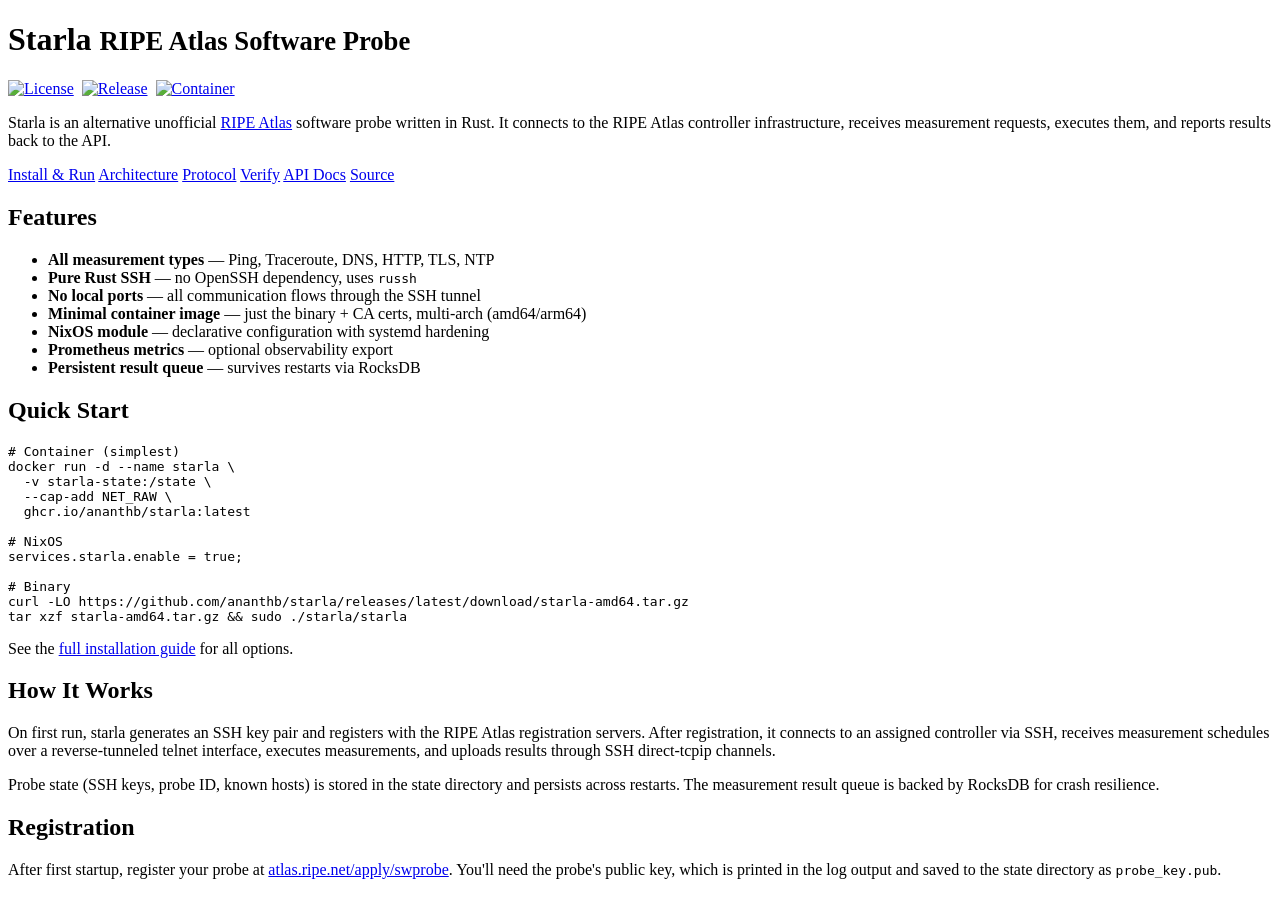
==== doc/index.html @ 1e2585c5 "switch docs to Pico CSS with highlight.js syntax highlighting" ====
<!DOCTYPE html>
<html lang="en">
<head>
<meta charset="utf-8">
<meta name="viewport" content="width=device-width, initial-scale=1">
<title>Starla - RIPE Atlas Software Probe</title>
<link rel="stylesheet" href="https://cdnjs.cloudflare.com/ajax/libs/picocss/2.1.2/pico.min.css">
<link rel="stylesheet" href="style.css">
<link rel="stylesheet" href="https://cdnjs.cloudflare.com/ajax/libs/highlight.js/11.11.1/styles/github.min.css" media="(prefers-color-scheme: light)">
<link rel="stylesheet" href="https://cdnjs.cloudflare.com/ajax/libs/highlight.js/11.11.1/styles/github-dark.min.css" media="(prefers-color-scheme: dark)">
<script src="https://cdnjs.cloudflare.com/ajax/libs/highlight.js/11.11.1/highlight.min.js"></script>
<script>hljs.highlightAll();</script>
</head>
<body>
<main class="container">
<h1>Starla <small>RIPE Atlas Software Probe</small></h1>

<div class="badges">
  <a href="https://github.com/ananthb/starla"><img src="https://img.shields.io/github/license/ananthb/starla" alt="License"></a>
  <a href="https://github.com/ananthb/starla/releases"><img src="https://img.shields.io/github/v/release/ananthb/starla" alt="Release"></a>
  <a href="https://ghcr.io/ananthb/starla"><img src="https://img.shields.io/badge/container-ghcr.io-blue" alt="Container"></a>
</main>

<p>Starla is an alternative unofficial <a href="https://atlas.ripe.net/">RIPE Atlas</a>
software probe written in Rust. It connects to the RIPE Atlas controller
infrastructure, receives measurement requests, executes them, and reports
results back to the API.</p>

<nav>
  <a href="install.html">Install &amp; Run</a>
  <a href="architecture.html">Architecture</a>
  <a href="protocol.html">Protocol</a>
  <a href="verify.html">Verify</a>
  <a href="api/starla_common/index.html">API Docs</a>
  <a href="https://github.com/ananthb/starla">Source</a>
</nav>

<h2>Features</h2>
<ul>
  <li><strong>All measurement types</strong> &mdash; Ping, Traceroute, DNS, HTTP, TLS, NTP</li>
  <li><strong>Pure Rust SSH</strong> &mdash; no OpenSSH dependency, uses <code>russh</code></li>
  <li><strong>No local ports</strong> &mdash; all communication flows through the SSH tunnel</li>
  <li><strong>Minimal container image</strong> &mdash; just the binary + CA certs, multi-arch (amd64/arm64)</li>
  <li><strong>NixOS module</strong> &mdash; declarative configuration with systemd hardening</li>
  <li><strong>Prometheus metrics</strong> &mdash; optional observability export</li>
  <li><strong>Persistent result queue</strong> &mdash; survives restarts via RocksDB</li>
</ul>

<h2>Quick Start</h2>
<pre><code># Container (simplest)
docker run -d --name starla \
  -v starla-state:/state \
  --cap-add NET_RAW \
  ghcr.io/ananthb/starla:latest

# NixOS
services.starla.enable = true;

# Binary
curl -LO https://github.com/ananthb/starla/releases/latest/download/starla-amd64.tar.gz
tar xzf starla-amd64.tar.gz && sudo ./starla/starla</code></pre>

<p>See the <a href="install.html">full installation guide</a> for all options.</p>

<h2>How It Works</h2>
<p>On first run, starla generates an SSH key pair and registers with the RIPE Atlas
registration servers. After registration, it connects to an assigned controller via
SSH, receives measurement schedules over a reverse-tunneled telnet interface,
executes measurements, and uploads results through SSH direct-tcpip channels.</p>

<p>Probe state (SSH keys, probe ID, known hosts) is stored in the state directory
and persists across restarts. The measurement result queue is backed by RocksDB
for crash resilience.</p>

<h2>Registration</h2>
<p>After first startup, register your probe at
<a href="https://atlas.ripe.net/apply/swprobe/">atlas.ripe.net/apply/swprobe</a>.
You'll need the probe's public key, which is printed in the log output and saved to
the state directory as <code>probe_key.pub</code>.</p>

</main>
</body>
</html>
---- doc/style.css ----
/* Starla doc overrides for Pico CSS */
.container { max-width: 800px; }
nav a { white-space: nowrap; }
.badges { display: flex; gap: 0.5rem; flex-wrap: wrap; }
.badges img { height: 20px; }
.warn { background: #fff3cd; border-left: 3px solid #ffc107; padding: 0.5rem 0.75rem; margin: 0.75rem 0; border-radius: 0 4px 4px 0; }
@media (prefers-color-scheme: dark) { .warn { background: #3d3200; } }
.diagram { white-space: pre; overflow-x: auto; font-family: monospace; font-size: 0.8rem; line-height: 1.4; }
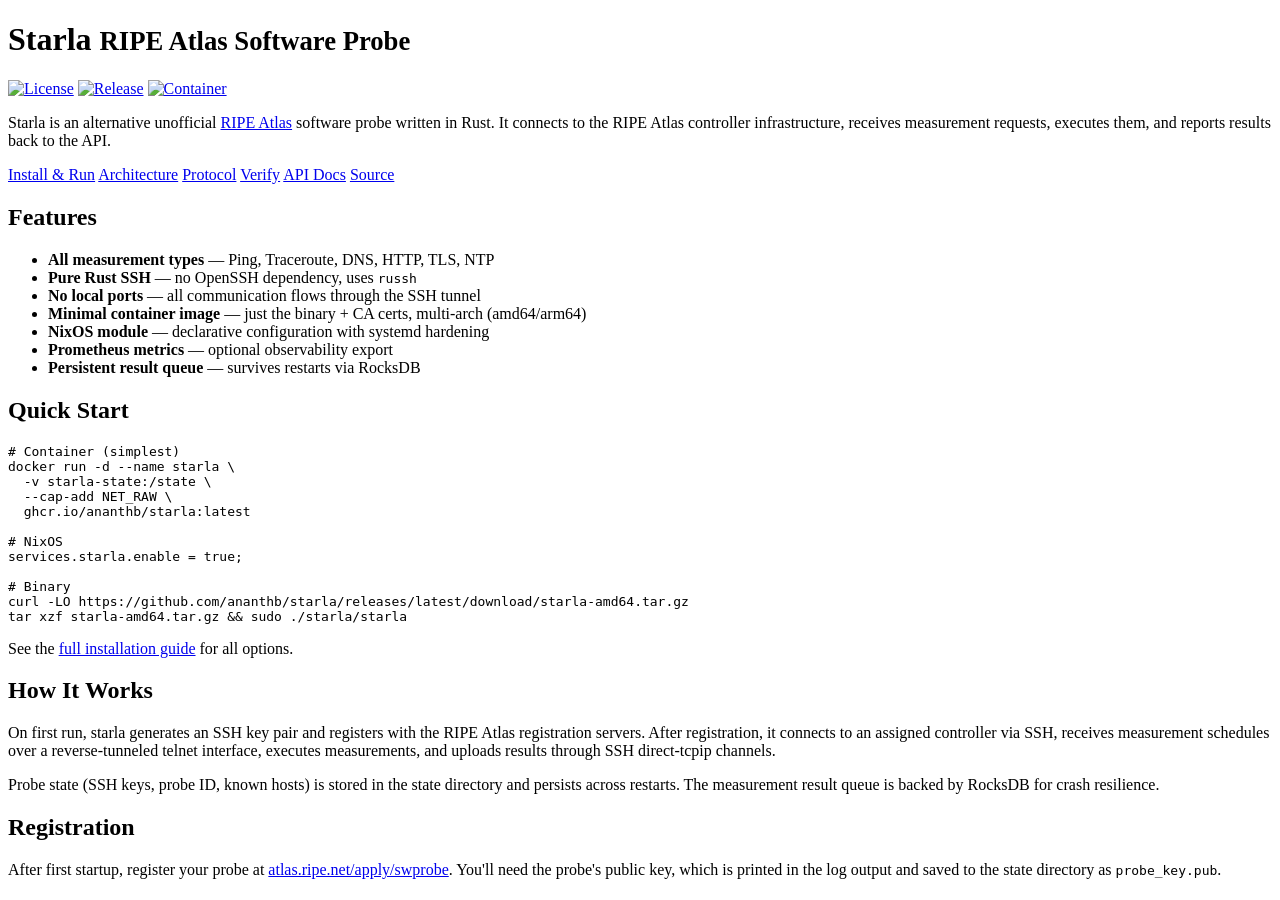
==== commit bbee13a6: "switch docs to Pico CSS with highlight.js, no external stylesheet" ====
--- a/doc/index.html
+++ b/doc/index.html
@@ -5,7 +5,7 @@
 <meta name="viewport" content="width=device-width, initial-scale=1">
 <title>Starla - RIPE Atlas Software Probe</title>
 <link rel="stylesheet" href="https://cdnjs.cloudflare.com/ajax/libs/picocss/2.1.2/pico.min.css">
-<link rel="stylesheet" href="style.css">
+<style>main.container{max-width:800px}</style>
 <link rel="stylesheet" href="https://cdnjs.cloudflare.com/ajax/libs/highlight.js/11.11.1/styles/github.min.css" media="(prefers-color-scheme: light)">
 <link rel="stylesheet" href="https://cdnjs.cloudflare.com/ajax/libs/highlight.js/11.11.1/styles/github-dark.min.css" media="(prefers-color-scheme: dark)">
 <script src="https://cdnjs.cloudflare.com/ajax/libs/highlight.js/11.11.1/highlight.min.js"></script>
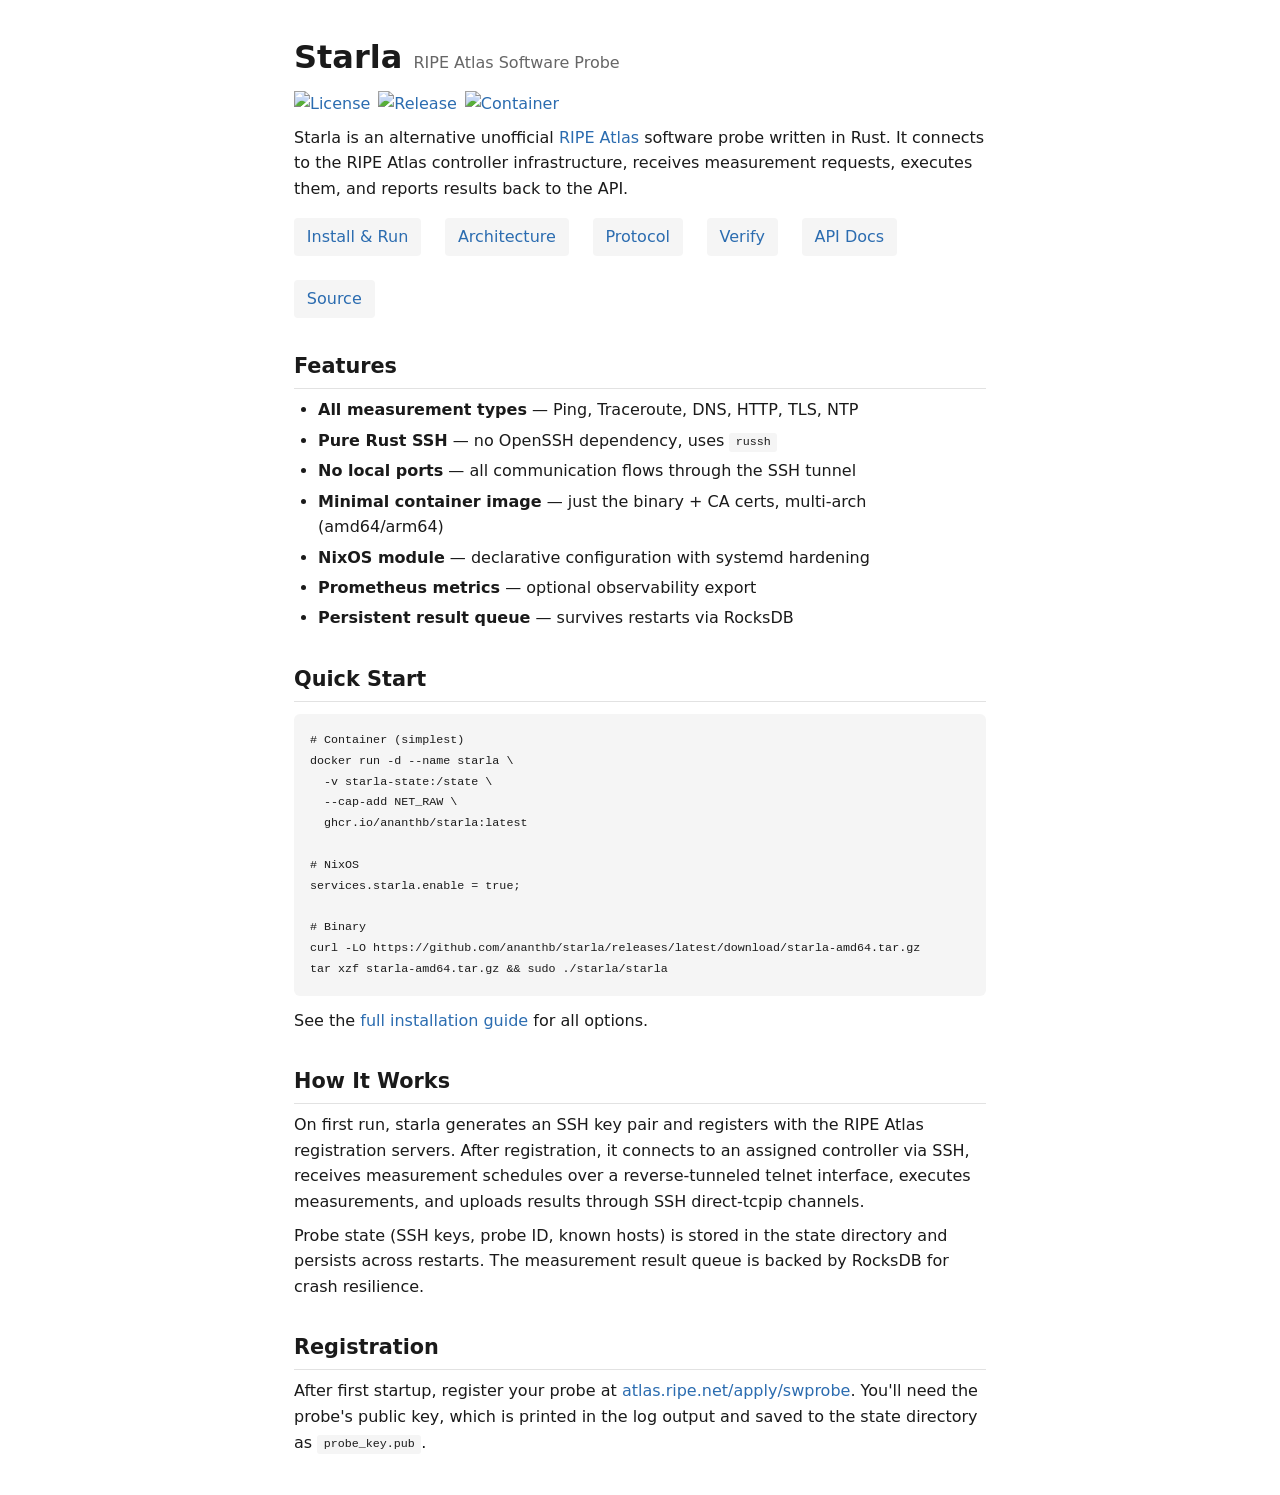
==== commit 00014a5d: "revert to original CSS, add highlight.js for syntax highlighting" ====
--- a/doc/index.html
+++ b/doc/index.html
@@ -4,22 +4,43 @@
 <meta charset="utf-8">
 <meta name="viewport" content="width=device-width, initial-scale=1">
 <title>Starla - RIPE Atlas Software Probe</title>
-<link rel="stylesheet" href="https://cdnjs.cloudflare.com/ajax/libs/picocss/2.1.2/pico.min.css">
-<style>main.container{max-width:800px}</style>
+<style>
+  :root { --bg: #fff; --fg: #1a1a1a; --muted: #666; --accent: #2b6cb0; --code-bg: #f5f5f5; --border: #e2e2e2; --max-w: 740px; }
+  @media (prefers-color-scheme: dark) { :root { --bg: #1a1a1a; --fg: #e0e0e0; --muted: #999; --accent: #63b3ed; --code-bg: #2d2d2d; --border: #404040; } }
+  * { margin: 0; padding: 0; box-sizing: border-box; }
+  body { font-family: system-ui, -apple-system, sans-serif; background: var(--bg); color: var(--fg); line-height: 1.6; }
+  .container { max-width: var(--max-w); margin: 0 auto; padding: 2rem 1.5rem; }
+  h1 { font-size: 2rem; margin-bottom: 0.5rem; }
+  h1 small { font-size: 1rem; color: var(--muted); font-weight: normal; }
+  h2 { font-size: 1.3rem; margin-top: 2rem; margin-bottom: 0.5rem; border-bottom: 1px solid var(--border); padding-bottom: 0.3rem; }
+  p { margin: 0.5rem 0; }
+  a { color: var(--accent); text-decoration: none; }
+  a:hover { text-decoration: underline; }
+  ul { margin: 0.5rem 0 0.5rem 1.5rem; }
+  li { margin: 0.3rem 0; }
+  code { background: var(--code-bg); padding: 0.15rem 0.4rem; border-radius: 3px; font-size: 0.9em; }
+  pre { background: var(--code-bg); padding: 1rem; border-radius: 6px; overflow-x: auto; margin: 0.75rem 0; }
+  pre code { background: none; padding: 0; }
+  nav { display: flex; gap: 1.5rem; margin: 1rem 0; flex-wrap: wrap; }
+  nav a { padding: 0.4rem 0.8rem; background: var(--code-bg); border-radius: 4px; font-weight: 500; }
+  .badges { display: flex; gap: 0.5rem; margin: 0.5rem 0; flex-wrap: wrap; }
+  .badges img { height: 20px; }
+  .hljs { background: var(--code-bg) !important; }
+</style>
 <link rel="stylesheet" href="https://cdnjs.cloudflare.com/ajax/libs/highlight.js/11.11.1/styles/github.min.css" media="(prefers-color-scheme: light)">
 <link rel="stylesheet" href="https://cdnjs.cloudflare.com/ajax/libs/highlight.js/11.11.1/styles/github-dark.min.css" media="(prefers-color-scheme: dark)">
 <script src="https://cdnjs.cloudflare.com/ajax/libs/highlight.js/11.11.1/highlight.min.js"></script>
 <script>hljs.highlightAll();</script>
 </head>
 <body>
-<main class="container">
+<div class="container">
 <h1>Starla <small>RIPE Atlas Software Probe</small></h1>
 
 <div class="badges">
   <a href="https://github.com/ananthb/starla"><img src="https://img.shields.io/github/license/ananthb/starla" alt="License"></a>
   <a href="https://github.com/ananthb/starla/releases"><img src="https://img.shields.io/github/v/release/ananthb/starla" alt="Release"></a>
   <a href="https://ghcr.io/ananthb/starla"><img src="https://img.shields.io/badge/container-ghcr.io-blue" alt="Container"></a>
-</main>
+</div>
 
 <p>Starla is an alternative unofficial <a href="https://atlas.ripe.net/">RIPE Atlas</a>
 software probe written in Rust. It connects to the RIPE Atlas controller
@@ -78,6 +99,6 @@
 You'll need the probe's public key, which is printed in the log output and saved to
 the state directory as <code>probe_key.pub</code>.</p>
 
-</main>
+</div>
 </body>
 </html>
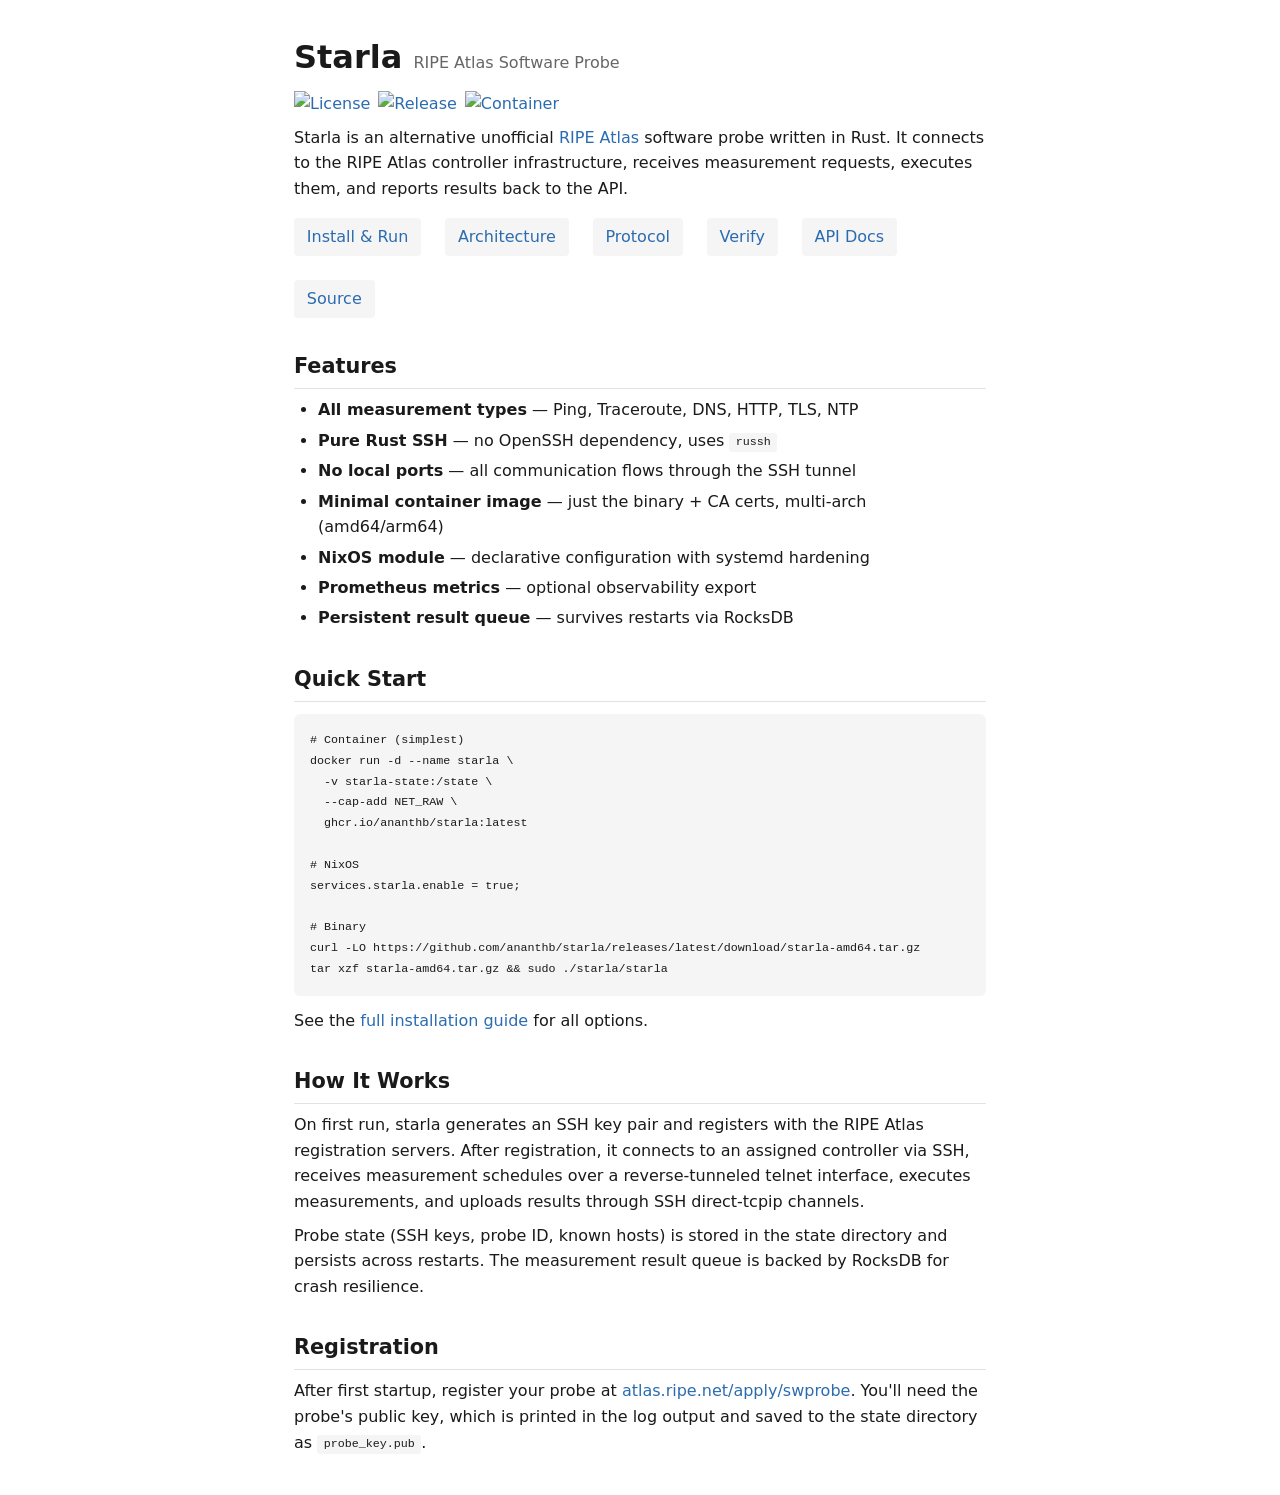
==== commit 50937366: "switch to Prism.js (~6KB) for syntax highlighting" ====
--- a/doc/index.html
+++ b/doc/index.html
@@ -25,12 +25,15 @@
   nav a { padding: 0.4rem 0.8rem; background: var(--code-bg); border-radius: 4px; font-weight: 500; }
   .badges { display: flex; gap: 0.5rem; margin: 0.5rem 0; flex-wrap: wrap; }
   .badges img { height: 20px; }
-  .hljs { background: var(--code-bg) !important; }
+  pre[class*="language-"], code[class*="language-"] { background: var(--code-bg) !important; }
 </style>
-<link rel="stylesheet" href="https://cdnjs.cloudflare.com/ajax/libs/highlight.js/11.11.1/styles/github.min.css" media="(prefers-color-scheme: light)">
-<link rel="stylesheet" href="https://cdnjs.cloudflare.com/ajax/libs/highlight.js/11.11.1/styles/github-dark.min.css" media="(prefers-color-scheme: dark)">
-<script src="https://cdnjs.cloudflare.com/ajax/libs/highlight.js/11.11.1/highlight.min.js"></script>
-<script>hljs.highlightAll();</script>
+<link rel="stylesheet" href="https://cdnjs.cloudflare.com/ajax/libs/prism/1.29.0/themes/prism.min.css" media="(prefers-color-scheme: light)">
+<link rel="stylesheet" href="https://cdnjs.cloudflare.com/ajax/libs/prism/1.29.0/themes/prism-dark.min.css" media="(prefers-color-scheme: dark)">
+<script defer src="https://cdnjs.cloudflare.com/ajax/libs/prism/1.29.0/prism.min.js"></script>
+<script defer src="https://cdnjs.cloudflare.com/ajax/libs/prism/1.29.0/components/prism-bash.min.js"></script>
+<script defer src="https://cdnjs.cloudflare.com/ajax/libs/prism/1.29.0/components/prism-json.min.js"></script>
+<script defer src="https://cdnjs.cloudflare.com/ajax/libs/prism/1.29.0/components/prism-nix.min.js"></script>
+<script defer src="https://cdnjs.cloudflare.com/ajax/libs/prism/1.29.0/components/prism-toml.min.js"></script>
 </head>
 <body>
 <div class="container">
@@ -68,7 +71,7 @@
 </ul>
 
 <h2>Quick Start</h2>
-<pre><code># Container (simplest)
+<pre><code class="language-bash"># Container (simplest)
 docker run -d --name starla \
   -v starla-state:/state \
   --cap-add NET_RAW \
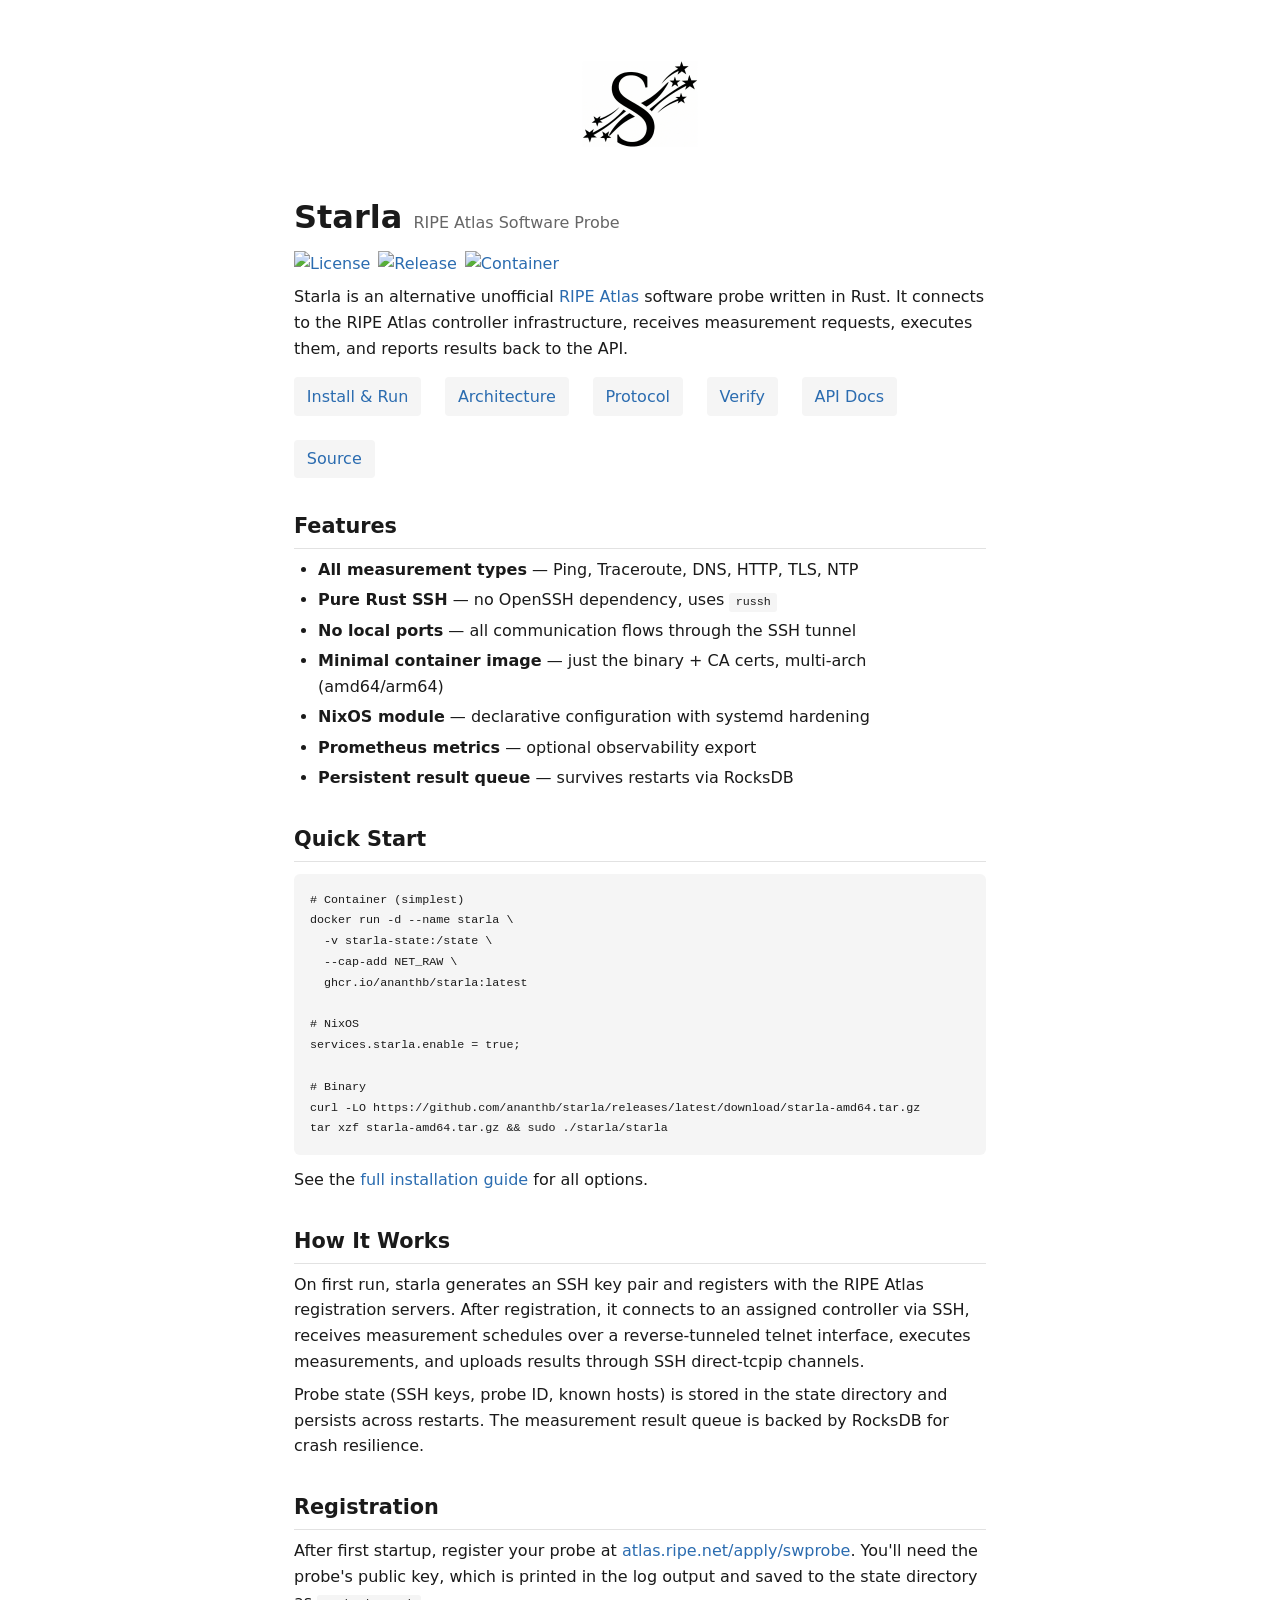
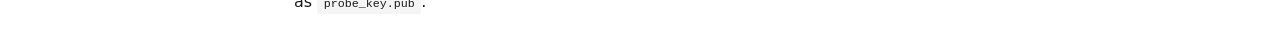
==== commit f84c1009: "Add project logo and tray icon assets Canonical icons in assets/: logo.png and logo.icns (S-with-sta" ====
--- a/doc/index.html
+++ b/doc/index.html
@@ -37,6 +37,7 @@
 </head>
 <body>
 <div class="container">
+<p style="text-align:center; margin-bottom:1rem;"><img src="logo.png" width="128" height="128" alt="Starla logo" style="border-radius:16px;"></p>
 <h1>Starla <small>RIPE Atlas Software Probe</small></h1>
 
 <div class="badges">
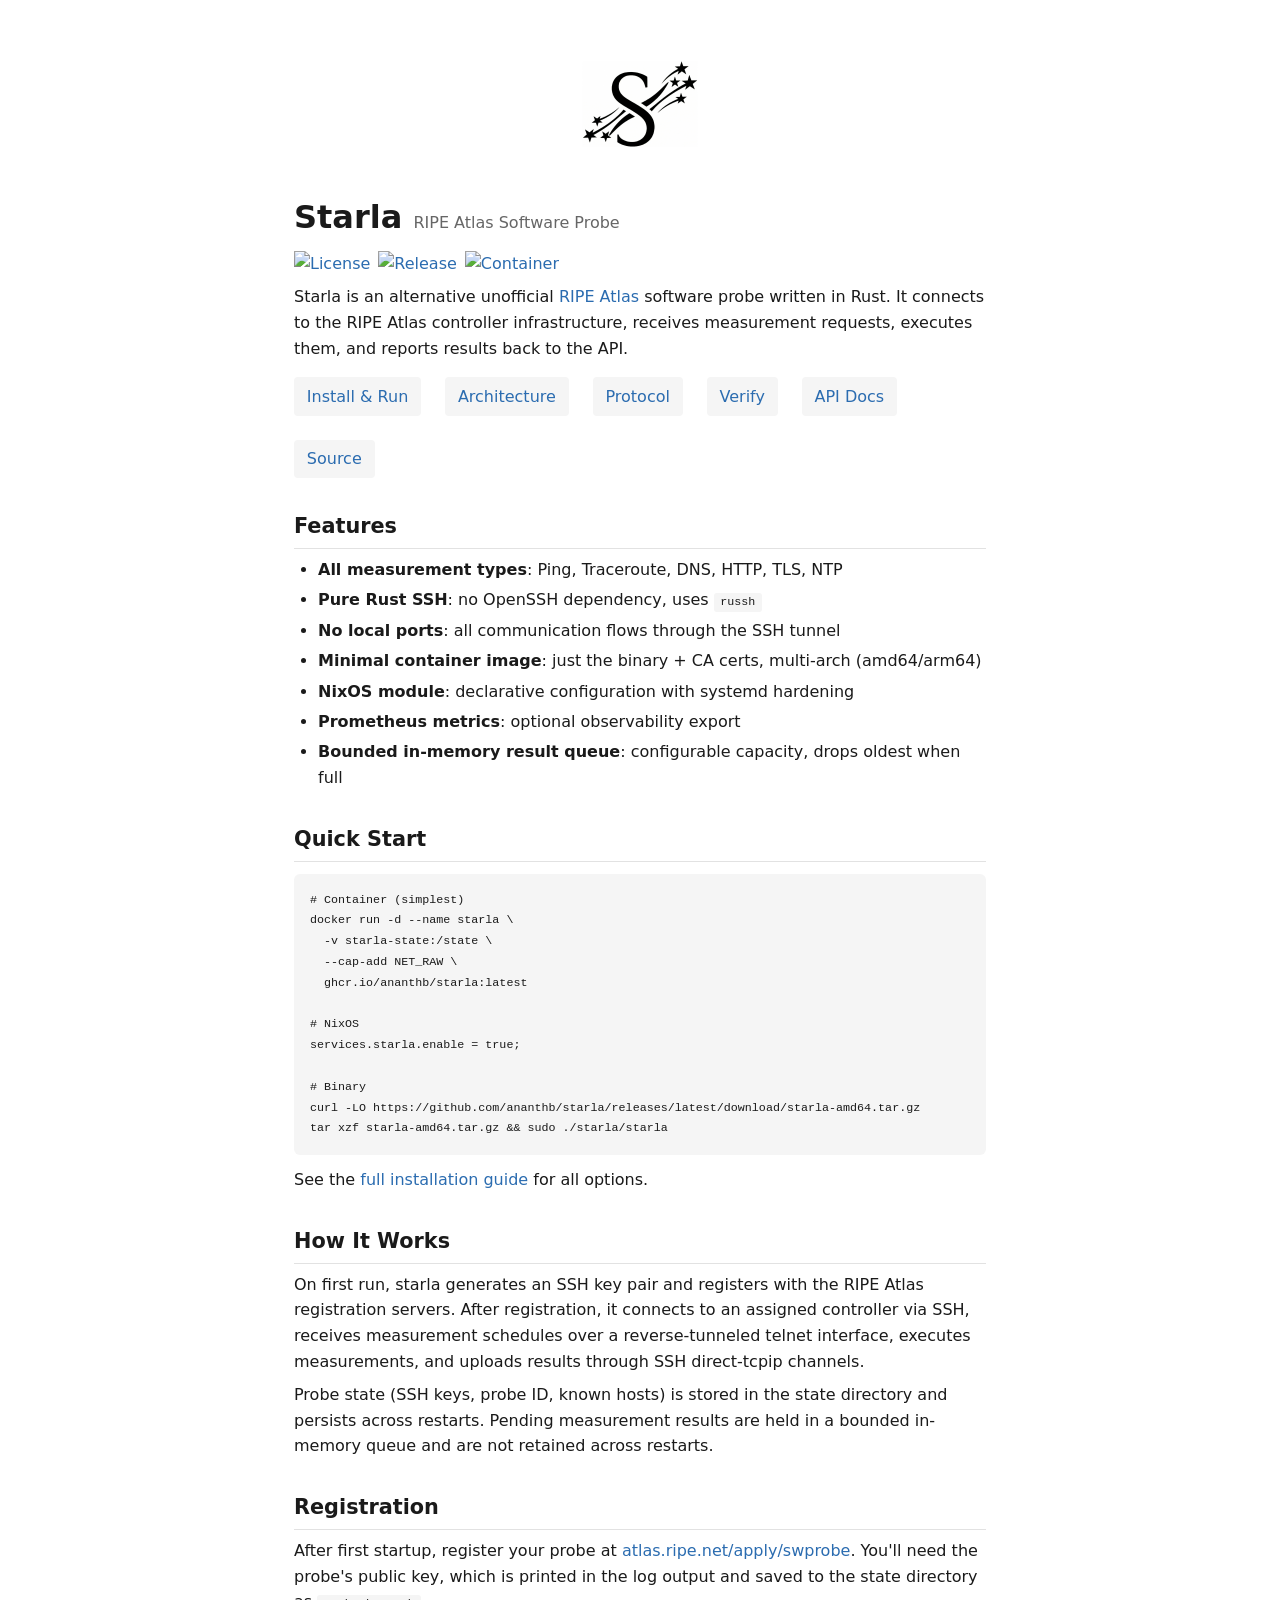
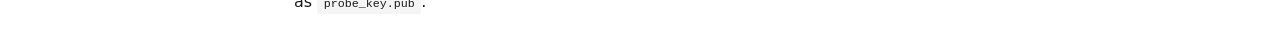
==== commit 6447f469: "docs: drop RocksDB references and remove em-dashes The result queue is an in-memory VecDeque now; th" ====
--- a/doc/index.html
+++ b/doc/index.html
@@ -62,13 +62,13 @@
 
 <h2>Features</h2>
 <ul>
-  <li><strong>All measurement types</strong> &mdash; Ping, Traceroute, DNS, HTTP, TLS, NTP</li>
-  <li><strong>Pure Rust SSH</strong> &mdash; no OpenSSH dependency, uses <code>russh</code></li>
-  <li><strong>No local ports</strong> &mdash; all communication flows through the SSH tunnel</li>
-  <li><strong>Minimal container image</strong> &mdash; just the binary + CA certs, multi-arch (amd64/arm64)</li>
-  <li><strong>NixOS module</strong> &mdash; declarative configuration with systemd hardening</li>
-  <li><strong>Prometheus metrics</strong> &mdash; optional observability export</li>
-  <li><strong>Persistent result queue</strong> &mdash; survives restarts via RocksDB</li>
+  <li><strong>All measurement types</strong>: Ping, Traceroute, DNS, HTTP, TLS, NTP</li>
+  <li><strong>Pure Rust SSH</strong>: no OpenSSH dependency, uses <code>russh</code></li>
+  <li><strong>No local ports</strong>: all communication flows through the SSH tunnel</li>
+  <li><strong>Minimal container image</strong>: just the binary + CA certs, multi-arch (amd64/arm64)</li>
+  <li><strong>NixOS module</strong>: declarative configuration with systemd hardening</li>
+  <li><strong>Prometheus metrics</strong>: optional observability export</li>
+  <li><strong>Bounded in-memory result queue</strong>: configurable capacity, drops oldest when full</li>
 </ul>
 
 <h2>Quick Start</h2>
@@ -94,8 +94,8 @@
 executes measurements, and uploads results through SSH direct-tcpip channels.</p>
 
 <p>Probe state (SSH keys, probe ID, known hosts) is stored in the state directory
-and persists across restarts. The measurement result queue is backed by RocksDB
-for crash resilience.</p>
+and persists across restarts. Pending measurement results are held in a bounded
+in-memory queue and are not retained across restarts.</p>
 
 <h2>Registration</h2>
 <p>After first startup, register your probe at
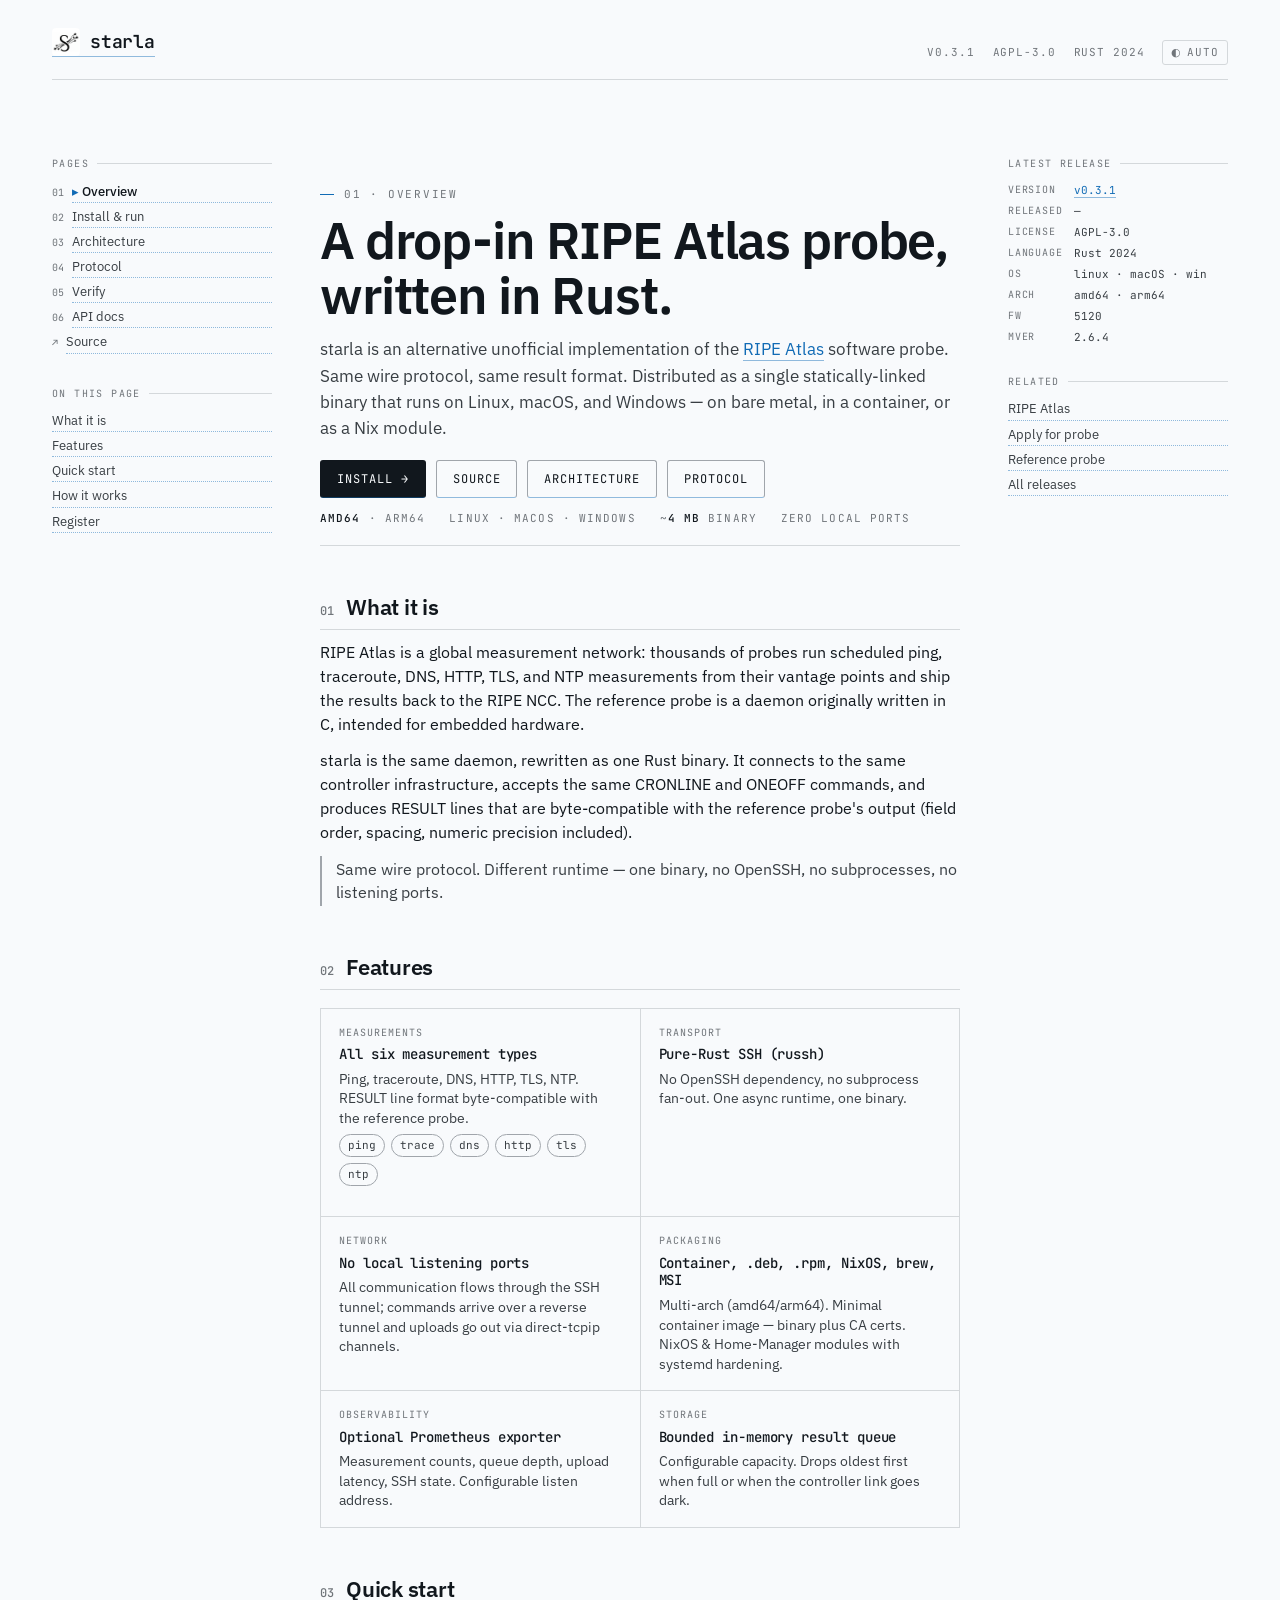
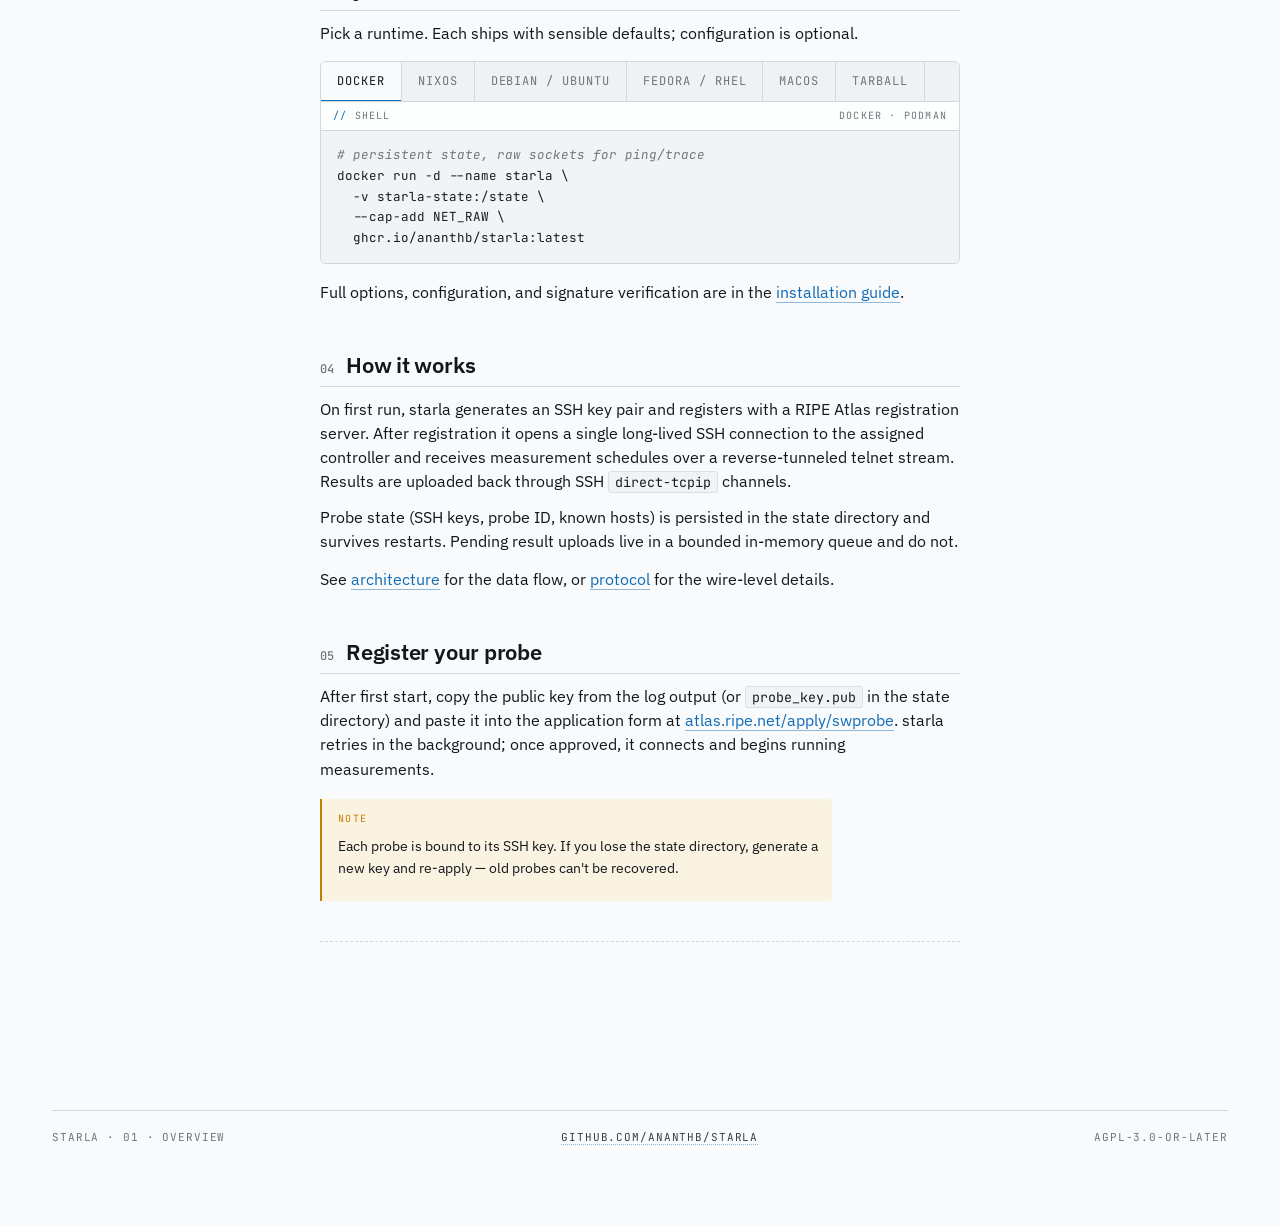
==== commit 3febbf0e: "docs: redesign with three-column shell and dynamic release panel Apply observatory-logbook theme: IB" ====
--- a/doc/index.html
+++ b/doc/index.html
@@ -3,106 +3,361 @@
 <head>
 <meta charset="utf-8">
 <meta name="viewport" content="width=device-width, initial-scale=1">
-<title>Starla - RIPE Atlas Software Probe</title>
-<style>
-  :root { --bg: #fff; --fg: #1a1a1a; --muted: #666; --accent: #2b6cb0; --code-bg: #f5f5f5; --border: #e2e2e2; --max-w: 740px; }
-  @media (prefers-color-scheme: dark) { :root { --bg: #1a1a1a; --fg: #e0e0e0; --muted: #999; --accent: #63b3ed; --code-bg: #2d2d2d; --border: #404040; } }
-  * { margin: 0; padding: 0; box-sizing: border-box; }
-  body { font-family: system-ui, -apple-system, sans-serif; background: var(--bg); color: var(--fg); line-height: 1.6; }
-  .container { max-width: var(--max-w); margin: 0 auto; padding: 2rem 1.5rem; }
-  h1 { font-size: 2rem; margin-bottom: 0.5rem; }
-  h1 small { font-size: 1rem; color: var(--muted); font-weight: normal; }
-  h2 { font-size: 1.3rem; margin-top: 2rem; margin-bottom: 0.5rem; border-bottom: 1px solid var(--border); padding-bottom: 0.3rem; }
-  p { margin: 0.5rem 0; }
-  a { color: var(--accent); text-decoration: none; }
-  a:hover { text-decoration: underline; }
-  ul { margin: 0.5rem 0 0.5rem 1.5rem; }
-  li { margin: 0.3rem 0; }
-  code { background: var(--code-bg); padding: 0.15rem 0.4rem; border-radius: 3px; font-size: 0.9em; }
-  pre { background: var(--code-bg); padding: 1rem; border-radius: 6px; overflow-x: auto; margin: 0.75rem 0; }
-  pre code { background: none; padding: 0; }
-  nav { display: flex; gap: 1.5rem; margin: 1rem 0; flex-wrap: wrap; }
-  nav a { padding: 0.4rem 0.8rem; background: var(--code-bg); border-radius: 4px; font-weight: 500; }
-  .badges { display: flex; gap: 0.5rem; margin: 0.5rem 0; flex-wrap: wrap; }
-  .badges img { height: 20px; }
-  pre[class*="language-"], code[class*="language-"] { background: var(--code-bg) !important; }
-</style>
-<link rel="stylesheet" href="https://cdnjs.cloudflare.com/ajax/libs/prism/1.29.0/themes/prism.min.css" media="(prefers-color-scheme: light)">
-<link rel="stylesheet" href="https://cdnjs.cloudflare.com/ajax/libs/prism/1.29.0/themes/prism-dark.min.css" media="(prefers-color-scheme: dark)">
-<script defer src="https://cdnjs.cloudflare.com/ajax/libs/prism/1.29.0/prism.min.js"></script>
-<script defer src="https://cdnjs.cloudflare.com/ajax/libs/prism/1.29.0/components/prism-bash.min.js"></script>
-<script defer src="https://cdnjs.cloudflare.com/ajax/libs/prism/1.29.0/components/prism-json.min.js"></script>
-<script defer src="https://cdnjs.cloudflare.com/ajax/libs/prism/1.29.0/components/prism-nix.min.js"></script>
-<script defer src="https://cdnjs.cloudflare.com/ajax/libs/prism/1.29.0/components/prism-toml.min.js"></script>
+<title>starla — RIPE Atlas software probe</title>
+<meta name="description" content="An alternative implementation of the RIPE Atlas software probe, written in Rust.">
+<link rel="icon" type="image/png" href="logo.png">
+<link rel="stylesheet" href="style.css">
+<script>
+  (function(){
+    try {
+      var t = localStorage.getItem('starla-theme');
+      if (t === 'dark' || t === 'light') document.documentElement.setAttribute('data-theme', t);
+    } catch(e) {}
+  })();
+</script>
 </head>
 <body>
-<div class="container">
-<p style="text-align:center; margin-bottom:1rem;"><img src="logo.png" width="128" height="128" alt="Starla logo" style="border-radius:16px;"></p>
-<h1>Starla <small>RIPE Atlas Software Probe</small></h1>
-
-<div class="badges">
-  <a href="https://github.com/ananthb/starla"><img src="https://img.shields.io/github/license/ananthb/starla" alt="License"></a>
-  <a href="https://github.com/ananthb/starla/releases"><img src="https://img.shields.io/github/v/release/ananthb/starla" alt="Release"></a>
-  <a href="https://ghcr.io/ananthb/starla"><img src="https://img.shields.io/badge/container-ghcr.io-blue" alt="Container"></a>
-</div>
-
-<p>Starla is an alternative unofficial <a href="https://atlas.ripe.net/">RIPE Atlas</a>
-software probe written in Rust. It connects to the RIPE Atlas controller
-infrastructure, receives measurement requests, executes them, and reports
-results back to the API.</p>
-
-<nav>
-  <a href="install.html">Install &amp; Run</a>
-  <a href="architecture.html">Architecture</a>
-  <a href="protocol.html">Protocol</a>
-  <a href="verify.html">Verify</a>
-  <a href="api/starla_common/index.html">API Docs</a>
-  <a href="https://github.com/ananthb/starla">Source</a>
-</nav>
-
-<h2>Features</h2>
-<ul>
-  <li><strong>All measurement types</strong>: Ping, Traceroute, DNS, HTTP, TLS, NTP</li>
-  <li><strong>Pure Rust SSH</strong>: no OpenSSH dependency, uses <code>russh</code></li>
-  <li><strong>No local ports</strong>: all communication flows through the SSH tunnel</li>
-  <li><strong>Minimal container image</strong>: just the binary + CA certs, multi-arch (amd64/arm64)</li>
-  <li><strong>NixOS module</strong>: declarative configuration with systemd hardening</li>
-  <li><strong>Prometheus metrics</strong>: optional observability export</li>
-  <li><strong>Bounded in-memory result queue</strong>: configurable capacity, drops oldest when full</li>
-</ul>
-
-<h2>Quick Start</h2>
-<pre><code class="language-bash"># Container (simplest)
+<div class="shell">
+
+  <header class="mast">
+    <a class="brand" href="index.html">
+      <img src="logo.png" alt="">
+      <span class="word">starla</span>
+    </a>
+    <div class="meta">
+      <span id="mastVersion">v0.3.1</span>
+      <span>AGPL-3.0</span>
+      <span>rust 2024</span>
+      <button class="theme-toggle" type="button" id="themeToggle" aria-label="Toggle theme"><span class="glyph" aria-hidden="true">◐</span><span class="theme-label">auto</span></button>
+    </div>
+  </header>
+
+  <aside class="rail-l">
+    <div class="rail-label">Pages</div>
+    <ul class="toc">
+      <li><span class="num">01</span><a class="current" href="index.html">Overview</a></li>
+      <li><span class="num">02</span><a href="install.html">Install &amp; run</a></li>
+      <li><span class="num">03</span><a href="architecture.html">Architecture</a></li>
+      <li><span class="num">04</span><a href="protocol.html">Protocol</a></li>
+      <li><span class="num">05</span><a href="verify.html">Verify</a></li>
+      <li><span class="num">06</span><a href="api/starla_common/index.html">API docs</a></li>
+      <li><span class="num">↗</span><a href="https://github.com/ananthb/starla">Source</a></li>
+    </ul>
+
+    <div class="rail-label" style="margin-top:32px">On this page</div>
+    <ul class="toc">
+      <li><a href="#what">What it is</a></li>
+      <li><a href="#features">Features</a></li>
+      <li><a href="#quick">Quick start</a></li>
+      <li><a href="#how">How it works</a></li>
+      <li><a href="#register">Register</a></li>
+    </ul>
+  </aside>
+
+  <main class="content">
+
+    <section class="hero">
+      <p class="eyebrow">01 · overview</p>
+      <h1 class="display">A drop-in RIPE Atlas probe,<br>written in Rust.</h1>
+      <p class="lede">
+        starla is an alternative unofficial implementation of the
+        <a href="https://atlas.ripe.net/">RIPE&nbsp;Atlas</a> software probe.
+        Same wire protocol, same result format. Distributed as a single statically-linked
+        binary that runs on Linux, macOS, and Windows &mdash; on bare metal, in a container,
+        or as a Nix module.
+      </p>
+
+      <div class="cta-row">
+        <a class="btn primary" href="install.html">Install <span class="arrow">→</span></a>
+        <a class="btn" href="https://github.com/ananthb/starla">Source</a>
+        <a class="btn" href="architecture.html">Architecture</a>
+        <a class="btn" href="protocol.html">Protocol</a>
+      </div>
+
+      <div class="hero-meta">
+        <span><strong>amd64</strong> · arm64</span>
+        <span>linux · macOS · windows</span>
+        <span>~<strong>4&nbsp;MB</strong> binary</span>
+        <span>zero local ports</span>
+      </div>
+    </section>
+
+    <section id="what">
+      <h2 class="section"><span class="num">01</span>What it is</h2>
+      <p>
+        RIPE Atlas is a global measurement network: thousands of probes run scheduled
+        ping, traceroute, DNS, HTTP, TLS, and NTP measurements from their vantage points
+        and ship the results back to the RIPE NCC. The reference probe is a daemon
+        originally written in C, intended for embedded hardware.
+      </p>
+      <p>
+        starla is the same daemon, rewritten as one Rust binary. It connects to the
+        same controller infrastructure, accepts the same CRONLINE and ONEOFF commands,
+        and produces RESULT lines that are byte-compatible with the reference probe's
+        output (field order, spacing, numeric precision included).
+      </p>
+      <p class="spec">
+        Same wire protocol. Different runtime &mdash; one binary, no OpenSSH, no subprocesses, no listening ports.
+      </p>
+    </section>
+
+    <section id="features">
+      <h2 class="section"><span class="num">02</span>Features</h2>
+
+      <div class="feat-grid">
+        <div class="feat">
+          <div class="id">measurements</div>
+          <h3>All six measurement types</h3>
+          <p>Ping, traceroute, DNS, HTTP, TLS, NTP. RESULT line format byte-compatible with the reference probe.</p>
+          <div class="chips">
+            <span class="chip">ping</span><span class="chip">trace</span><span class="chip">dns</span>
+            <span class="chip">http</span><span class="chip">tls</span><span class="chip">ntp</span>
+          </div>
+        </div>
+        <div class="feat">
+          <div class="id">transport</div>
+          <h3>Pure-Rust SSH (russh)</h3>
+          <p>No OpenSSH dependency, no subprocess fan-out. One async runtime, one binary.</p>
+        </div>
+        <div class="feat">
+          <div class="id">network</div>
+          <h3>No local listening ports</h3>
+          <p>All communication flows through the SSH tunnel; commands arrive over a reverse tunnel and uploads go out via direct-tcpip channels.</p>
+        </div>
+        <div class="feat">
+          <div class="id">packaging</div>
+          <h3>Container, .deb, .rpm, NixOS, brew, MSI</h3>
+          <p>Multi-arch (amd64/arm64). Minimal container image &mdash; binary plus CA certs. NixOS &amp; Home-Manager modules with systemd hardening.</p>
+        </div>
+        <div class="feat">
+          <div class="id">observability</div>
+          <h3>Optional Prometheus exporter</h3>
+          <p>Measurement counts, queue depth, upload latency, SSH state. Configurable listen address.</p>
+        </div>
+        <div class="feat">
+          <div class="id">storage</div>
+          <h3>Bounded in-memory result queue</h3>
+          <p>Configurable capacity. Drops oldest first when full or when the controller link goes dark.</p>
+        </div>
+      </div>
+    </section>
+
+    <section id="quick">
+      <h2 class="section"><span class="num">03</span>Quick start</h2>
+      <p>Pick a runtime. Each ships with sensible defaults; configuration is optional.</p>
+
+      <div class="qs">
+        <div class="qs-tabs" role="tablist">
+          <button role="tab" aria-selected="true" data-target="qs-docker">Docker</button>
+          <button role="tab" aria-selected="false" data-target="qs-nixos">NixOS</button>
+          <button role="tab" aria-selected="false" data-target="qs-debian">Debian / Ubuntu</button>
+          <button role="tab" aria-selected="false" data-target="qs-rhel">Fedora / RHEL</button>
+          <button role="tab" aria-selected="false" data-target="qs-mac">macOS</button>
+          <button role="tab" aria-selected="false" data-target="qs-tar">Tarball</button>
+        </div>
+
+        <div class="qs-panel active" id="qs-docker">
+          <pre><div class="pre-head"><span class="lang">shell</span><span>docker · podman</span></div><div class="pre-body"><code><span class="c"># persistent state, raw sockets for ping/trace</span>
 docker run -d --name starla \
   -v starla-state:/state \
   --cap-add NET_RAW \
-  ghcr.io/ananthb/starla:latest
-
-# NixOS
-services.starla.enable = true;
-
-# Binary
-curl -LO https://github.com/ananthb/starla/releases/latest/download/starla-amd64.tar.gz
-tar xzf starla-amd64.tar.gz && sudo ./starla/starla</code></pre>
-
-<p>See the <a href="install.html">full installation guide</a> for all options.</p>
-
-<h2>How It Works</h2>
-<p>On first run, starla generates an SSH key pair and registers with the RIPE Atlas
-registration servers. After registration, it connects to an assigned controller via
-SSH, receives measurement schedules over a reverse-tunneled telnet interface,
-executes measurements, and uploads results through SSH direct-tcpip channels.</p>
-
-<p>Probe state (SSH keys, probe ID, known hosts) is stored in the state directory
-and persists across restarts. Pending measurement results are held in a bounded
-in-memory queue and are not retained across restarts.</p>
-
-<h2>Registration</h2>
-<p>After first startup, register your probe at
-<a href="https://atlas.ripe.net/apply/swprobe/">atlas.ripe.net/apply/swprobe</a>.
-You'll need the probe's public key, which is printed in the log output and saved to
-the state directory as <code>probe_key.pub</code>.</p>
+  ghcr.io/ananthb/starla:latest</code></div></pre>
+        </div>
+
+        <div class="qs-panel" id="qs-nixos">
+          <pre><div class="pre-head"><span class="lang">nix</span><span>flake input + module</span></div><div class="pre-body"><code>inputs.starla.url = <span class="s">"github:ananthb/starla"</span>;
+
+<span class="c"># in your nixos config:</span>
+imports = [ starla.nixosModules.default ];
+services.starla.enable = <span class="k">true</span>;</code></div></pre>
+        </div>
+
+        <div class="qs-panel" id="qs-debian">
+          <pre><div class="pre-head"><span class="lang">shell</span><span>apt</span></div><div class="pre-body"><code>curl -LO https://github.com/ananthb/starla/releases/latest/download/starla_amd64.deb
+sudo dpkg -i starla_*.deb
+sudo systemctl enable --now starla</code></div></pre>
+        </div>
+
+        <div class="qs-panel" id="qs-rhel">
+          <pre><div class="pre-head"><span class="lang">shell</span><span>dnf</span></div><div class="pre-body"><code>curl -LO https://github.com/ananthb/starla/releases/latest/download/starla.x86_64.rpm
+sudo dnf install ./starla*.rpm
+sudo systemctl enable --now starla</code></div></pre>
+        </div>
+
+        <div class="qs-panel" id="qs-mac">
+          <pre><div class="pre-head"><span class="lang">shell</span><span>homebrew</span></div><div class="pre-body"><code>brew install ananthb/starla/starla
+brew services start starla
+
+<span class="c"># optional GUI tray applet</span>
+brew install --cask ananthb/starla/starla-tray</code></div></pre>
+        </div>
+
+        <div class="qs-panel" id="qs-tar">
+          <pre><div class="pre-head"><span class="lang">shell</span><span>release tarball</span></div><div class="pre-body"><code>curl -LO https://github.com/ananthb/starla/releases/latest/download/starla-amd64.tar.gz
+tar xzf starla-amd64.tar.gz
+sudo ./starla/starla</code></div></pre>
+        </div>
+      </div>
+
+      <p style="margin-top:14px">
+        Full options, configuration, and signature verification are in the
+        <a href="install.html">installation guide</a>.
+      </p>
+    </section>
+
+    <section id="how">
+      <h2 class="section"><span class="num">04</span>How it works</h2>
+      <p>
+        On first run, starla generates an SSH key pair and registers with a
+        RIPE&nbsp;Atlas registration server. After registration it opens a
+        single long-lived SSH connection to the assigned controller and
+        receives measurement schedules over a reverse-tunneled telnet stream.
+        Results are uploaded back through SSH <code>direct-tcpip</code> channels.
+      </p>
+      <p>
+        Probe state (SSH keys, probe ID, known hosts) is persisted in the state directory and
+        survives restarts. Pending result uploads live in a bounded in-memory queue and do not.
+      </p>
+      <p style="margin-top:14px">
+        See <a href="architecture.html">architecture</a> for the data flow, or
+        <a href="protocol.html">protocol</a> for the wire-level details.
+      </p>
+    </section>
+
+    <section id="register">
+      <h2 class="section"><span class="num">05</span>Register your probe</h2>
+      <p>
+        After first start, copy the public key from the log output (or
+        <code>probe_key.pub</code> in the state directory) and paste it into the
+        application form at
+        <a href="https://atlas.ripe.net/apply/swprobe/">atlas.ripe.net/apply/swprobe</a>.
+        starla retries in the background; once approved, it connects and begins running
+        measurements.
+      </p>
+
+      <div class="callout">
+        <div class="label">note</div>
+        <p>Each probe is bound to its SSH key. If you lose the state directory, generate a
+        new key and re-apply &mdash; old probes can't be recovered.</p>
+      </div>
+    </section>
+
+    <hr class="divider">
+
+  </main>
+
+  <aside class="rail-r">
+    <div class="rail-block">
+      <div class="rail-label">Latest release</div>
+      <dl id="latestRelease">
+        <dt>Version</dt><dd><a id="rel-link" href="https://github.com/ananthb/starla/releases/latest"><span id="rel-tag">v0.3.1</span></a></dd>
+        <dt>Released</dt><dd id="rel-date">—</dd>
+        <dt>License</dt><dd>AGPL-3.0</dd>
+        <dt>Language</dt><dd>Rust 2024</dd>
+        <dt>OS</dt><dd>linux · macOS · win</dd>
+        <dt>Arch</dt><dd>amd64 · arm64</dd>
+        <dt>fw</dt><dd>5120</dd>
+        <dt>mver</dt><dd>2.6.4</dd>
+      </dl>
+    </div>
+
+    <div class="rail-block">
+      <div class="rail-label">Related</div>
+      <ul class="toc">
+        <li><a href="https://atlas.ripe.net/">RIPE Atlas</a></li>
+        <li><a href="https://atlas.ripe.net/apply/swprobe/">Apply for probe</a></li>
+        <li><a href="https://github.com/RIPE-NCC/ripe-atlas-software-probe">Reference probe</a></li>
+        <li><a href="https://github.com/ananthb/starla/releases">All releases</a></li>
+      </ul>
+    </div>
+  </aside>
+
+  <footer>
+    <span>starla · 01 · overview</span>
+    <span><a href="https://github.com/ananthb/starla">github.com/ananthb/starla</a></span>
+    <span>AGPL-3.0-or-later</span>
+  </footer>
 
 </div>
+
+<script>
+  document.querySelectorAll('.qs-tabs button').forEach(btn => {
+    btn.addEventListener('click', () => {
+      const target = btn.dataset.target;
+      const tabs = btn.closest('.qs-tabs');
+      const root = btn.closest('.qs');
+      tabs.querySelectorAll('button').forEach(b => b.setAttribute('aria-selected', b === btn));
+      root.querySelectorAll('.qs-panel').forEach(p => p.classList.toggle('active', p.id === target));
+    });
+  });
+</script>
+
+<script>
+  (function(){
+    var btn = document.getElementById('themeToggle');
+    if (!btn) return;
+    var glyph = btn.querySelector('.glyph');
+    var label = btn.querySelector('.theme-label');
+    var states = ['auto','light','dark'];
+    var glyphs = { auto: '◐', light: '☀', dark: '☾' };
+    function current() {
+      var t = document.documentElement.getAttribute('data-theme');
+      return (t === 'light' || t === 'dark') ? t : 'auto';
+    }
+    function render(state) {
+      glyph.textContent = glyphs[state];
+      label.textContent = state;
+    }
+    render(current());
+    btn.addEventListener('click', function(){
+      var i = states.indexOf(current());
+      var next = states[(i + 1) % states.length];
+      if (next === 'auto') {
+        document.documentElement.removeAttribute('data-theme');
+        try { localStorage.removeItem('starla-theme'); } catch(e){}
+      } else {
+        document.documentElement.setAttribute('data-theme', next);
+        try { localStorage.setItem('starla-theme', next); } catch(e){}
+      }
+      render(next);
+    });
+  })();
+</script>
+
+<script>
+  (function(){
+    function fmtDate(s){
+      try {
+        var d = new Date(s);
+        var diff = (Date.now() - d.getTime()) / 86400000;
+        var rel;
+        if (diff < 1) rel = 'today';
+        else if (diff < 2) rel = 'yesterday';
+        else if (diff < 30) rel = Math.floor(diff) + ' days ago';
+        else if (diff < 365) rel = Math.floor(diff / 30) + ' mo ago';
+        else rel = Math.floor(diff / 365) + ' yr ago';
+        return d.toISOString().slice(0,10) + ' · ' + rel;
+      } catch(e) { return s || '—'; }
+    }
+    fetch('https://api.github.com/repos/ananthb/starla/releases/latest', {
+      headers: { 'Accept': 'application/vnd.github+json' }
+    })
+      .then(function(r){ if (!r.ok) throw new Error('http ' + r.status); return r.json(); })
+      .then(function(rel){
+        var tag = rel.tag_name || rel.name;
+        if (tag) {
+          var tagEl = document.getElementById('rel-tag');
+          var mast = document.getElementById('mastVersion');
+          if (tagEl) tagEl.textContent = tag;
+          if (mast) mast.textContent = tag;
+        }
+        var link = document.getElementById('rel-link');
+        if (link && rel.html_url) link.href = rel.html_url;
+        var dateEl = document.getElementById('rel-date');
+        if (dateEl && rel.published_at) dateEl.textContent = fmtDate(rel.published_at);
+      })
+      .catch(function(){ /* keep static fallback */ });
+  })();
+</script>
 </body>
 </html>
--- a/doc/style.css
+++ b/doc/style.css
@@ -0,0 +1,699 @@
+/* Starla docs — terminal / technical reference */
+
+@import url('https://fonts.googleapis.com/css2?family=IBM+Plex+Sans:wght@300;400;500;600&family=JetBrains+Mono:wght@400;500;600&display=swap');
+
+:root {
+  --paper: oklch(0.985 0.003 240);
+  --paper-2: oklch(0.96 0.004 240);
+  --ink: oklch(0.20 0.015 250);
+  --ink-2: oklch(0.36 0.012 250);
+  --ink-mute: oklch(0.56 0.010 250);
+  --rule: oklch(0.88 0.006 250);
+  --rule-strong: oklch(0.72 0.010 250);
+  --code-bg: oklch(0.965 0.005 250);
+  --code-ink: oklch(0.22 0.015 250);
+  --accent: oklch(0.52 0.14 250);   /* steel blue link */
+  --accent-2: oklch(0.55 0.10 240);
+  --highlight: oklch(0.92 0.06 95);
+  --warn-bg: oklch(0.965 0.025 90);
+  --warn-edge: oklch(0.65 0.14 70);
+  --shadow: 0 1px 0 oklch(0.92 0.005 250);
+  --sans: 'IBM Plex Sans', system-ui, sans-serif;
+  --mono: 'JetBrains Mono', ui-monospace, Menlo, monospace;
+}
+
+/* ——— dark mode ——— deep ink-blue paper, warmer ink, cyan accent. */
+@media (prefers-color-scheme: dark) {
+  :root:not([data-theme="light"]) { color-scheme: dark;
+    --paper: oklch(0.165 0.018 252);
+    --paper-2: oklch(0.215 0.020 252);
+    --ink: oklch(0.94 0.008 90);
+    --ink-2: oklch(0.78 0.010 90);
+    --ink-mute: oklch(0.55 0.014 252);
+    --rule: oklch(0.30 0.018 252);
+    --rule-strong: oklch(0.46 0.020 252);
+    --code-bg: oklch(0.135 0.018 252);
+    --code-ink: oklch(0.92 0.010 90);
+    --accent: oklch(0.82 0.13 220);
+    --accent-2: oklch(0.78 0.11 200);
+    --highlight: oklch(0.40 0.11 95);
+    --warn-bg: oklch(0.24 0.045 75);
+    --warn-edge: oklch(0.80 0.14 70);
+    --shadow: 0 1px 0 oklch(0.10 0.015 252);
+  }
+}
+/* explicit overrides via toggle */
+:root[data-theme="dark"] { color-scheme: dark;
+  --paper: oklch(0.165 0.018 252);
+  --paper-2: oklch(0.215 0.020 252);
+  --ink: oklch(0.94 0.008 90);
+  --ink-2: oklch(0.78 0.010 90);
+  --ink-mute: oklch(0.55 0.014 252);
+  --rule: oklch(0.30 0.018 252);
+  --rule-strong: oklch(0.46 0.020 252);
+  --code-bg: oklch(0.135 0.018 252);
+  --code-ink: oklch(0.92 0.010 90);
+  --accent: oklch(0.82 0.13 220);
+  --accent-2: oklch(0.78 0.11 200);
+  --highlight: oklch(0.40 0.11 95);
+  --warn-bg: oklch(0.24 0.045 75);
+  --warn-edge: oklch(0.80 0.14 70);
+  --shadow: 0 1px 0 oklch(0.10 0.015 252);
+}
+:root[data-theme="light"] { color-scheme: light; }
+
+*, *::before, *::after { box-sizing: border-box; margin: 0; padding: 0; }
+
+html { scroll-behavior: smooth; }
+
+body {
+  font-family: var(--sans);
+  font-weight: 400;
+  background: var(--paper);
+  color: var(--ink);
+  line-height: 1.55;
+  font-size: 15.5px;
+  -webkit-font-smoothing: antialiased;
+  text-rendering: optimizeLegibility;
+}
+
+/* ————— shell ————— */
+.shell {
+  display: grid;
+  grid-template-columns: 220px minmax(0, 720px) 220px;
+  gap: 48px;
+  max-width: 1240px;
+  margin: 0 auto;
+  padding: 28px 32px 80px;
+}
+
+@media (max-width: 1080px) {
+  .shell { grid-template-columns: 180px minmax(0, 1fr); gap: 32px; padding: 20px 24px 64px; }
+  .rail-r { display: none; }
+}
+@media (max-width: 760px) {
+  .shell { grid-template-columns: 1fr; gap: 0; padding: 16px 18px 48px; }
+  .rail-l { position: static !important; padding-top: 0 !important; margin-bottom: 24px; }
+}
+
+/* ————— masthead ————— */
+.mast {
+  grid-column: 1 / -1;
+  display: flex;
+  align-items: baseline;
+  justify-content: space-between;
+  gap: 24px;
+  border-bottom: 1px solid var(--rule);
+  padding-bottom: 14px;
+  margin-bottom: 28px;
+}
+.mast .brand {
+  display: flex;
+  align-items: center;
+  gap: 10px;
+  text-decoration: none;
+  color: inherit;
+}
+.mast .brand img { width: 28px; height: 28px; border-radius: 4px; }
+.mast .brand .word { font-family: var(--mono); font-size: 18px; font-weight: 600; letter-spacing: -0.01em; line-height: 1; }
+.mast .brand .word em { font-style: normal; color: var(--ink); }
+.mast .meta {
+  font-family: var(--mono);
+  font-size: 11px;
+  color: var(--ink-mute);
+  display: flex;
+  gap: 18px;
+  align-items: center;
+  text-transform: uppercase;
+  letter-spacing: 0.08em;
+}
+.mast .meta .theme-toggle {
+  background: none;
+  border: 1px solid var(--rule);
+  font: inherit;
+  color: var(--ink-mute);
+  padding: 3px 8px;
+  cursor: pointer;
+  border-radius: 3px;
+  display: inline-flex;
+  align-items: center;
+  gap: 6px;
+  transition: color .15s, border-color .15s, background .15s;
+  text-transform: uppercase;
+  letter-spacing: 0.08em;
+}
+.mast .meta .theme-toggle:hover { color: var(--ink); border-color: var(--rule-strong); }
+.mast .meta .theme-toggle .glyph { width: 10px; display: inline-block; text-align: center; }
+.mast .meta .live::before {
+  content: "●";
+  color: oklch(0.7 0.16 145);
+  margin-right: 4px;
+  animation: pulse 2.4s ease-in-out infinite;
+}
+@keyframes pulse { 0%, 100% { opacity: 1; } 50% { opacity: 0.35; } }
+
+/* ————— rails ————— */
+.rail-l, .rail-r {
+  font-family: var(--mono);
+  font-size: 12px;
+  color: var(--ink-mute);
+}
+.rail-l { position: sticky; top: 28px; align-self: start; }
+.rail-r { position: sticky; top: 28px; align-self: start; }
+
+.rail-label {
+  text-transform: uppercase;
+  letter-spacing: 0.14em;
+  font-size: 10px;
+  color: var(--ink-mute);
+  margin-bottom: 10px;
+  display: flex;
+  align-items: center;
+  gap: 8px;
+}
+.rail-label::after {
+  content: "";
+  flex: 1;
+  height: 1px;
+  background: var(--rule);
+}
+
+.toc { list-style: none; display: flex; flex-direction: column; gap: 4px; }
+.toc li { display: flex; align-items: baseline; gap: 8px; }
+.toc a {
+  color: var(--ink-2);
+  text-decoration: none;
+  border-bottom: 1px dotted transparent;
+  flex: 1;
+  font-size: 13px;
+  font-family: var(--sans);
+}
+.toc a:hover { color: var(--accent); border-bottom-color: var(--accent); }
+.toc a.current { color: var(--ink); font-weight: 500; }
+.toc a.current::before { content: "▸ "; color: var(--accent); }
+.toc .num { font-family: var(--mono); font-size: 10px; color: var(--ink-mute); }
+
+.rail-block { margin-bottom: 28px; }
+.rail-block dl { display: grid; grid-template-columns: auto 1fr; gap: 4px 12px; font-size: 11px; }
+.rail-block dt { color: var(--ink-mute); text-transform: uppercase; letter-spacing: 0.08em; font-size: 10px; }
+.rail-block dd { color: var(--ink-2); }
+
+/* ————— content typography ————— */
+.content { min-width: 0; }
+
+.eyebrow {
+  font-family: var(--mono);
+  font-size: 11px;
+  text-transform: uppercase;
+  letter-spacing: 0.16em;
+  color: var(--ink-mute);
+  margin-bottom: 12px;
+  display: flex;
+  align-items: center;
+  gap: 10px;
+}
+.eyebrow::before {
+  content: "";
+  width: 14px;
+  height: 1px;
+  background: var(--accent);
+}
+
+h1.display {
+  font-family: var(--sans);
+  font-weight: 600;
+  font-size: clamp(34px, 4.6vw, 52px);
+  line-height: 1.05;
+  letter-spacing: -0.022em;
+  color: var(--ink);
+  margin-bottom: 14px;
+}
+h1.display em { font-style: normal; color: var(--ink); }
+
+.lede {
+  font-family: var(--sans);
+  font-size: 17px;
+  line-height: 1.55;
+  color: var(--ink-2);
+  max-width: 68ch;
+  margin-bottom: 28px;
+  font-weight: 400;
+}
+
+h2.section {
+  font-family: var(--sans);
+  font-weight: 600;
+  font-size: 22px;
+  line-height: 1.2;
+  letter-spacing: -0.01em;
+  margin: 48px 0 10px;
+  display: flex;
+  align-items: baseline;
+  gap: 12px;
+  padding-bottom: 8px;
+  border-bottom: 1px solid var(--rule);
+}
+h2.section .num {
+  font-family: var(--mono);
+  font-size: 12px;
+  color: var(--ink-mute);
+  letter-spacing: 0;
+  text-transform: none;
+  font-weight: 500;
+}
+h2.section em { font-style: normal; color: var(--ink); }
+
+h3 {
+  font-family: var(--sans);
+  font-weight: 600;
+  font-size: 17px;
+  margin: 28px 0 8px;
+  letter-spacing: -0.005em;
+}
+
+h4 {
+  font-family: var(--mono);
+  font-weight: 500;
+  font-size: 12px;
+  text-transform: uppercase;
+  letter-spacing: 0.1em;
+  color: var(--ink-mute);
+  margin: 20px 0 6px;
+}
+
+.content p {
+  margin: 10px 0;
+  max-width: 64ch;
+}
+.content p + p { margin-top: 12px; }
+
+.content ul, .content ol {
+  margin: 10px 0 10px 22px;
+  max-width: 64ch;
+}
+.content li { margin: 4px 0; }
+.content li::marker { color: var(--ink-mute); }
+
+a { color: var(--accent); text-decoration: none; border-bottom: 1px solid oklch(from var(--accent) l c h / 0.35); transition: border-color .15s; }
+a:hover { border-bottom-color: var(--accent); }
+:root[data-theme="dark"] a,
+:root:not([data-theme="light"]) a { border-bottom-color: oklch(from var(--accent) l c h / 0.45); }
+
+strong { font-weight: 600; color: var(--ink); }
+
+/* ————— code ————— */
+code {
+  font-family: var(--mono);
+  font-size: 0.86em;
+  background: var(--code-bg);
+  color: var(--code-ink);
+  padding: 1px 6px;
+  border-radius: 3px;
+  border: 1px solid oklch(from var(--rule) l c h / 0.7);
+}
+
+pre {
+  font-family: var(--mono);
+  font-size: 12.5px;
+  line-height: 1.65;
+  background: var(--code-bg);
+  color: var(--code-ink);
+  border: 1px solid var(--rule);
+  border-radius: 6px;
+  margin: 18px 0;
+  overflow: hidden;
+  position: relative;
+}
+pre .pre-head {
+  display: flex;
+  justify-content: space-between;
+  align-items: center;
+  font-size: 10px;
+  letter-spacing: 0.12em;
+  text-transform: uppercase;
+  color: var(--ink-mute);
+  padding: 6px 12px;
+  border-bottom: 1px solid var(--rule);
+  background: oklch(from var(--code-bg) calc(l + 0.04) c h);
+}
+@media (prefers-color-scheme: dark) {
+  :root:not([data-theme="light"]) pre .pre-head { background: oklch(from var(--paper) calc(l + 0.025) c h); }
+}
+:root[data-theme="dark"] pre .pre-head { background: oklch(from var(--paper) calc(l + 0.025) c h); }
+pre .pre-head .lang::before { content: "// "; color: var(--accent); }
+pre .pre-body { padding: 14px 16px; overflow-x: auto; }
+pre code {
+  background: none;
+  border: none;
+  padding: 0;
+  font-size: inherit;
+  display: block;
+  white-space: pre;
+}
+
+/* token-ish coloring on raw codeblocks (no prism dependency) */
+pre code .c { color: var(--ink-mute); font-style: italic; }
+pre code .k { color: var(--accent); }
+pre code .s { color: oklch(0.55 0.10 145); }
+pre code .n { color: var(--accent-2); }
+
+/* ————— callouts ————— */
+.callout {
+  border-left: 2px solid var(--warn-edge);
+  background: var(--warn-bg);
+  padding: 12px 14px 12px 16px;
+  margin: 18px 0;
+  font-size: 14px;
+  border-radius: 0 4px 4px 0;
+  max-width: 64ch;
+}
+.callout .label {
+  font-family: var(--mono);
+  font-size: 10px;
+  text-transform: uppercase;
+  letter-spacing: 0.14em;
+  color: var(--warn-edge);
+  margin-bottom: 4px;
+  display: flex;
+  align-items: center;
+  gap: 6px;
+}
+
+/* ————— tables ————— */
+table {
+  border-collapse: collapse;
+  margin: 16px 0;
+  width: 100%;
+  font-size: 13.5px;
+  font-family: var(--sans);
+}
+thead th {
+  text-align: left;
+  padding: 6px 10px;
+  border-bottom: 1px solid var(--rule-strong);
+  font-family: var(--mono);
+  font-size: 11px;
+  text-transform: uppercase;
+  letter-spacing: 0.08em;
+  color: var(--ink-mute);
+  font-weight: 500;
+}
+tbody td {
+  padding: 8px 10px;
+  border-bottom: 1px solid var(--rule);
+  vertical-align: top;
+}
+tbody tr:hover td { background: oklch(from var(--paper-2) l c h / 0.6); }
+tbody td:first-child code { font-size: 12px; }
+
+/* ————— hero ————— */
+.hero {
+  position: relative;
+  margin: 8px 0 36px;
+  padding: 12px 0 18px;
+  border-bottom: 1px solid var(--rule);
+}
+
+.starfield {
+  position: absolute;
+  inset: 0;
+  pointer-events: none;
+  z-index: 0;
+}
+.starfield svg { width: 100%; height: 100%; opacity: 0.55; }
+
+.hero > * { position: relative; z-index: 1; }
+
+.hero-meta {
+  display: flex;
+  gap: 24px;
+  font-family: var(--mono);
+  font-size: 11px;
+  color: var(--ink-mute);
+  text-transform: uppercase;
+  letter-spacing: 0.1em;
+  margin-top: 12px;
+  flex-wrap: wrap;
+}
+.hero-meta span strong { color: var(--ink); font-weight: 500; }
+
+/* ————— feature grid ————— */
+.feat-grid {
+  display: grid;
+  grid-template-columns: repeat(2, 1fr);
+  gap: 0;
+  margin: 18px 0 8px;
+  border-top: 1px solid var(--rule);
+  border-left: 1px solid var(--rule);
+}
+.feat {
+  padding: 16px 18px;
+  border-right: 1px solid var(--rule);
+  border-bottom: 1px solid var(--rule);
+  position: relative;
+}
+.feat .id {
+  font-family: var(--mono);
+  font-size: 10px;
+  letter-spacing: 0.1em;
+  color: var(--ink-mute);
+  text-transform: uppercase;
+  margin-bottom: 6px;
+}
+.feat h3 {
+  font-family: var(--mono);
+  font-weight: 500;
+  font-size: 14px;
+  margin: 0 0 6px;
+  line-height: 1.25;
+  letter-spacing: -0.005em;
+  color: var(--ink);
+}
+.feat h3 em { font-style: normal; color: var(--ink); }
+.feat p {
+  font-size: 13.5px;
+  color: var(--ink-2);
+  line-height: 1.45;
+  margin: 0;
+}
+@media (max-width: 600px) { .feat-grid { grid-template-columns: 1fr; } }
+
+/* ————— quickstart picker ————— */
+.qs {
+  border: 1px solid var(--rule);
+  border-radius: 6px;
+  margin: 16px 0;
+  overflow: hidden;
+}
+.qs-tabs {
+  display: flex;
+  background: var(--paper-2);
+  border-bottom: 1px solid var(--rule);
+  overflow-x: auto;
+}
+.qs-tabs button {
+  background: none;
+  border: none;
+  font: inherit;
+  font-family: var(--mono);
+  font-size: 12px;
+  text-transform: uppercase;
+  letter-spacing: 0.08em;
+  color: var(--ink-mute);
+  padding: 10px 16px;
+  cursor: pointer;
+  border-right: 1px solid var(--rule);
+  white-space: nowrap;
+  position: relative;
+}
+.qs-tabs button[aria-selected="true"] {
+  color: var(--ink);
+  background: var(--paper);
+}
+.qs-tabs button[aria-selected="true"]::after {
+  content: "";
+  position: absolute;
+  left: 0; right: 0; bottom: -1px;
+  height: 2px;
+  background: var(--accent);
+}
+.qs-tabs button:hover { color: var(--ink); }
+.qs-panel { display: none; }
+.qs-panel.active { display: block; }
+.qs-panel pre { margin: 0; border-radius: 0; border: none; }
+
+/* ————— pull-quote / spec line ————— */
+.spec {
+  font-family: var(--sans);
+  font-style: normal;
+  font-size: 15.5px;
+  line-height: 1.5;
+  color: var(--ink-2);
+  border-left: 2px solid var(--rule-strong);
+  padding: 2px 0 2px 14px;
+  margin: 16px 0;
+  max-width: 64ch;
+}
+
+/* ————— footer ————— */
+footer {
+  grid-column: 1 / -1;
+  margin-top: 80px;
+  padding-top: 18px;
+  border-top: 1px solid var(--rule);
+  display: flex;
+  justify-content: space-between;
+  align-items: baseline;
+  gap: 24px;
+  font-family: var(--mono);
+  font-size: 11px;
+  color: var(--ink-mute);
+  text-transform: uppercase;
+  letter-spacing: 0.08em;
+  flex-wrap: wrap;
+}
+footer a { color: var(--ink-2); border-bottom: 1px dotted var(--rule-strong); }
+footer a:hover { color: var(--accent); border-bottom-color: var(--accent); }
+
+/* ————— ascii diagram ————— */
+.ascii {
+  font-family: var(--mono);
+  font-size: 11.5px;
+  line-height: 1.5;
+  background: var(--code-bg);
+  color: var(--code-ink);
+  border: 1px solid var(--rule);
+  border-radius: 6px;
+  padding: 18px 20px;
+  overflow-x: auto;
+  white-space: pre;
+  margin: 18px 0;
+}
+
+/* ————— constellation diagram ————— */
+.constellation {
+  width: 100%;
+  height: 280px;
+  margin: 20px 0;
+  display: block;
+  border: 1px solid var(--rule);
+  border-radius: 6px;
+  background:
+    radial-gradient(ellipse at 30% 40%, oklch(from var(--paper-2) l c h / 0.6), transparent 60%),
+    var(--paper);
+}
+
+/* ————— small caps note ————— */
+.note-inline {
+  font-family: var(--mono);
+  font-size: 11px;
+  text-transform: uppercase;
+  letter-spacing: 0.1em;
+  color: var(--ink-mute);
+  display: inline-flex;
+  align-items: center;
+  gap: 6px;
+}
+.note-inline::before {
+  content: "//";
+  color: var(--ink-mute);
+  font-family: var(--mono);
+}
+
+/* ————— nav back link ————— */
+.crumb {
+  font-family: var(--mono);
+  font-size: 11px;
+  color: var(--ink-mute);
+  text-transform: uppercase;
+  letter-spacing: 0.1em;
+  margin-bottom: 12px;
+  display: flex;
+  align-items: center;
+  gap: 8px;
+}
+.crumb a { color: var(--ink-2); border: none; }
+.crumb a:hover { color: var(--accent); }
+
+/* ————— buttons / CTAs ————— */
+.cta-row {
+  display: flex;
+  gap: 10px;
+  flex-wrap: wrap;
+  margin: 18px 0 10px;
+}
+.btn {
+  font-family: var(--mono);
+  font-size: 12px;
+  text-transform: uppercase;
+  letter-spacing: 0.08em;
+  padding: 9px 16px;
+  border: 1px solid var(--rule-strong);
+  border-radius: 3px;
+  background: var(--paper);
+  color: var(--ink);
+  text-decoration: none;
+  display: inline-flex;
+  align-items: center;
+  gap: 8px;
+  transition: all .15s;
+}
+.btn:hover { background: var(--ink); color: var(--paper); border-color: var(--ink); }
+.btn.primary { background: var(--ink); color: var(--paper); border-color: var(--ink); }
+.btn.primary:hover { background: var(--accent); border-color: var(--accent); color: var(--paper); }
+.btn .arrow { transition: transform .15s; }
+.btn:hover .arrow { transform: translateX(2px); }
+
+/* ————— signal scope (live-feel ticker) ————— */
+.scope {
+  font-family: var(--mono);
+  font-size: 11px;
+  color: var(--ink-mute);
+  background: var(--code-bg);
+  border: 1px solid var(--rule);
+  border-radius: 4px;
+  padding: 10px 14px;
+  margin: 18px 0;
+  overflow: hidden;
+  display: flex;
+  align-items: center;
+  gap: 12px;
+}
+.scope .dot {
+  width: 6px; height: 6px; border-radius: 50%;
+  background: oklch(0.7 0.16 145);
+  flex-shrink: 0;
+  animation: pulse 2.4s ease-in-out infinite;
+}
+.scope .feed { flex: 1; overflow: hidden; white-space: nowrap; }
+.scope .feed span { display: inline-block; padding-right: 32px; }
+
+/* ————— measurement chips ————— */
+.chips {
+  display: flex;
+  gap: 6px;
+  flex-wrap: wrap;
+  margin: 6px 0 14px;
+}
+.chip {
+  font-family: var(--mono);
+  font-size: 11px;
+  padding: 2px 8px;
+  border: 1px solid var(--rule-strong);
+  border-radius: 999px;
+  color: var(--ink-2);
+  background: var(--paper);
+}
+
+/* selection */
+::selection { background: var(--highlight); color: var(--ink); }
+
+/* anchor offset */
+:target { scroll-margin-top: 32px; }
+
+/* hr */
+hr.divider {
+  border: none;
+  border-top: 1px dashed var(--rule);
+  margin: 40px 0;
+}
